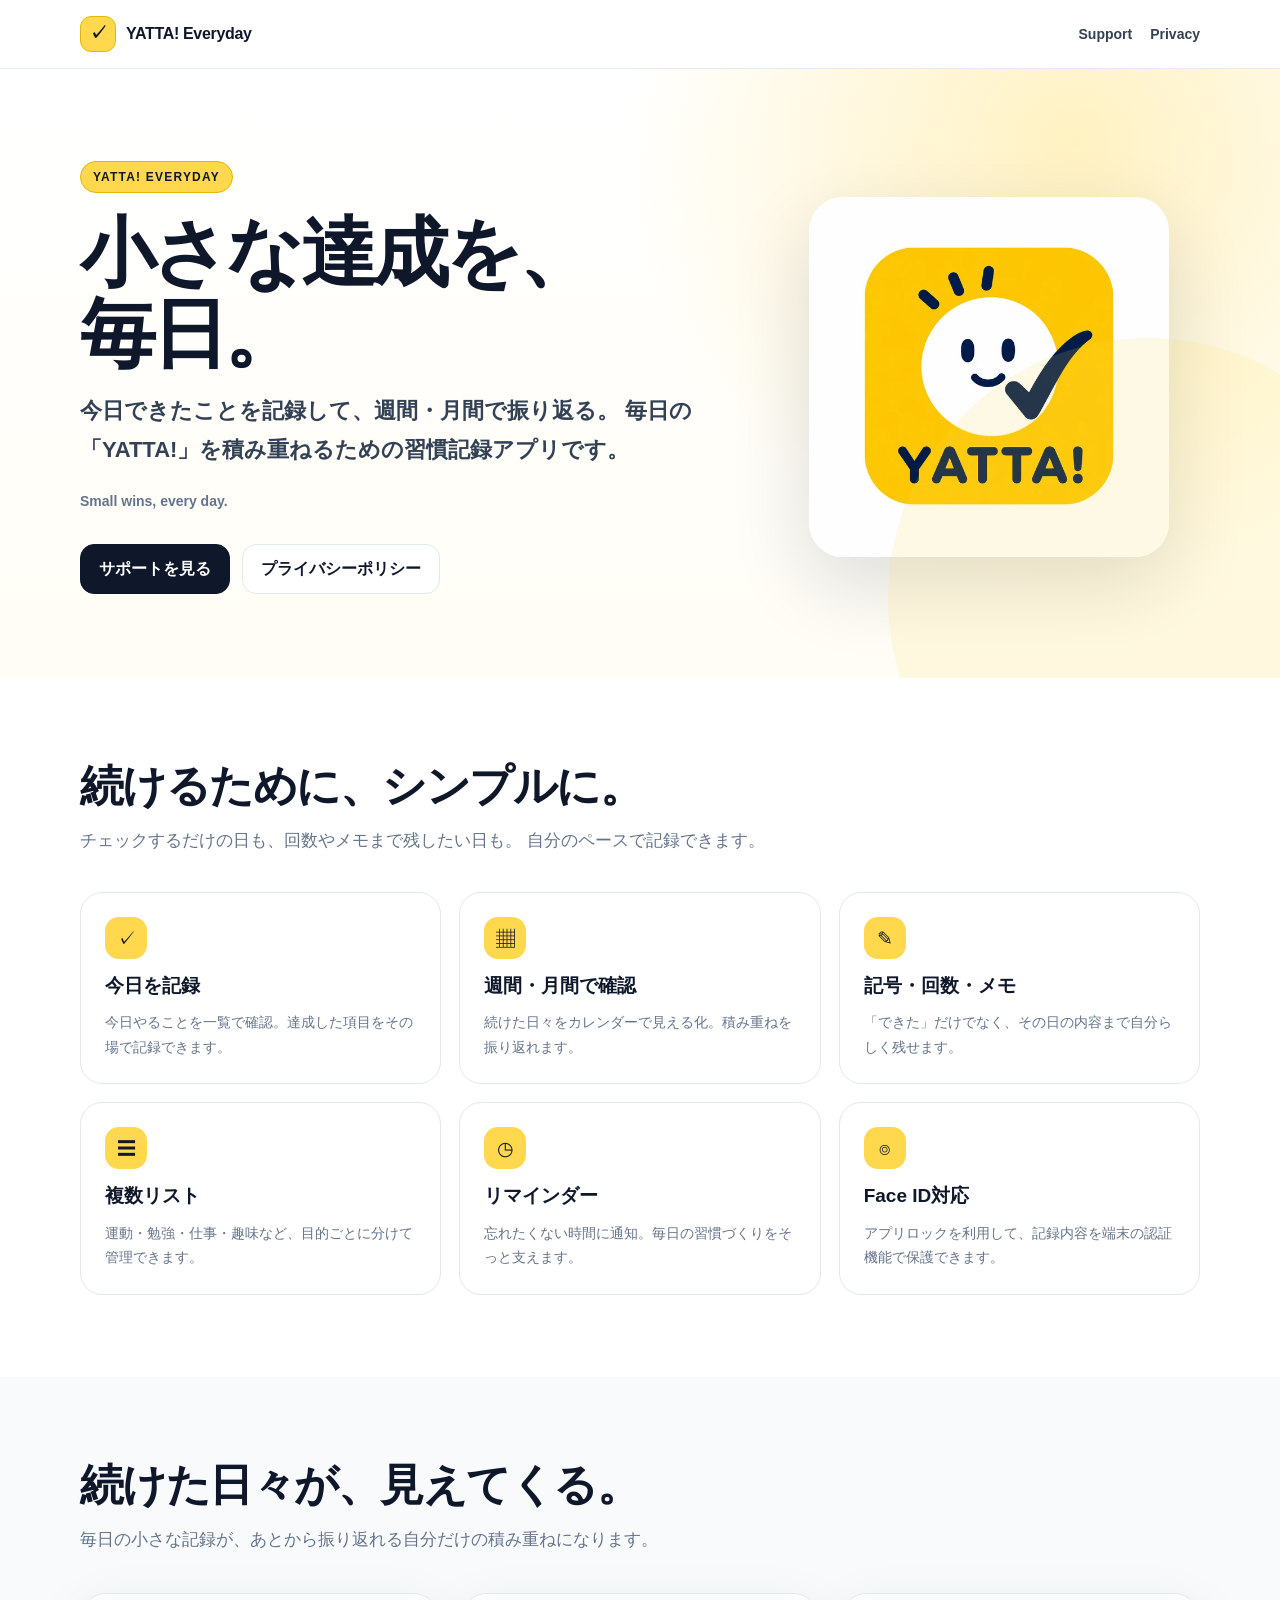
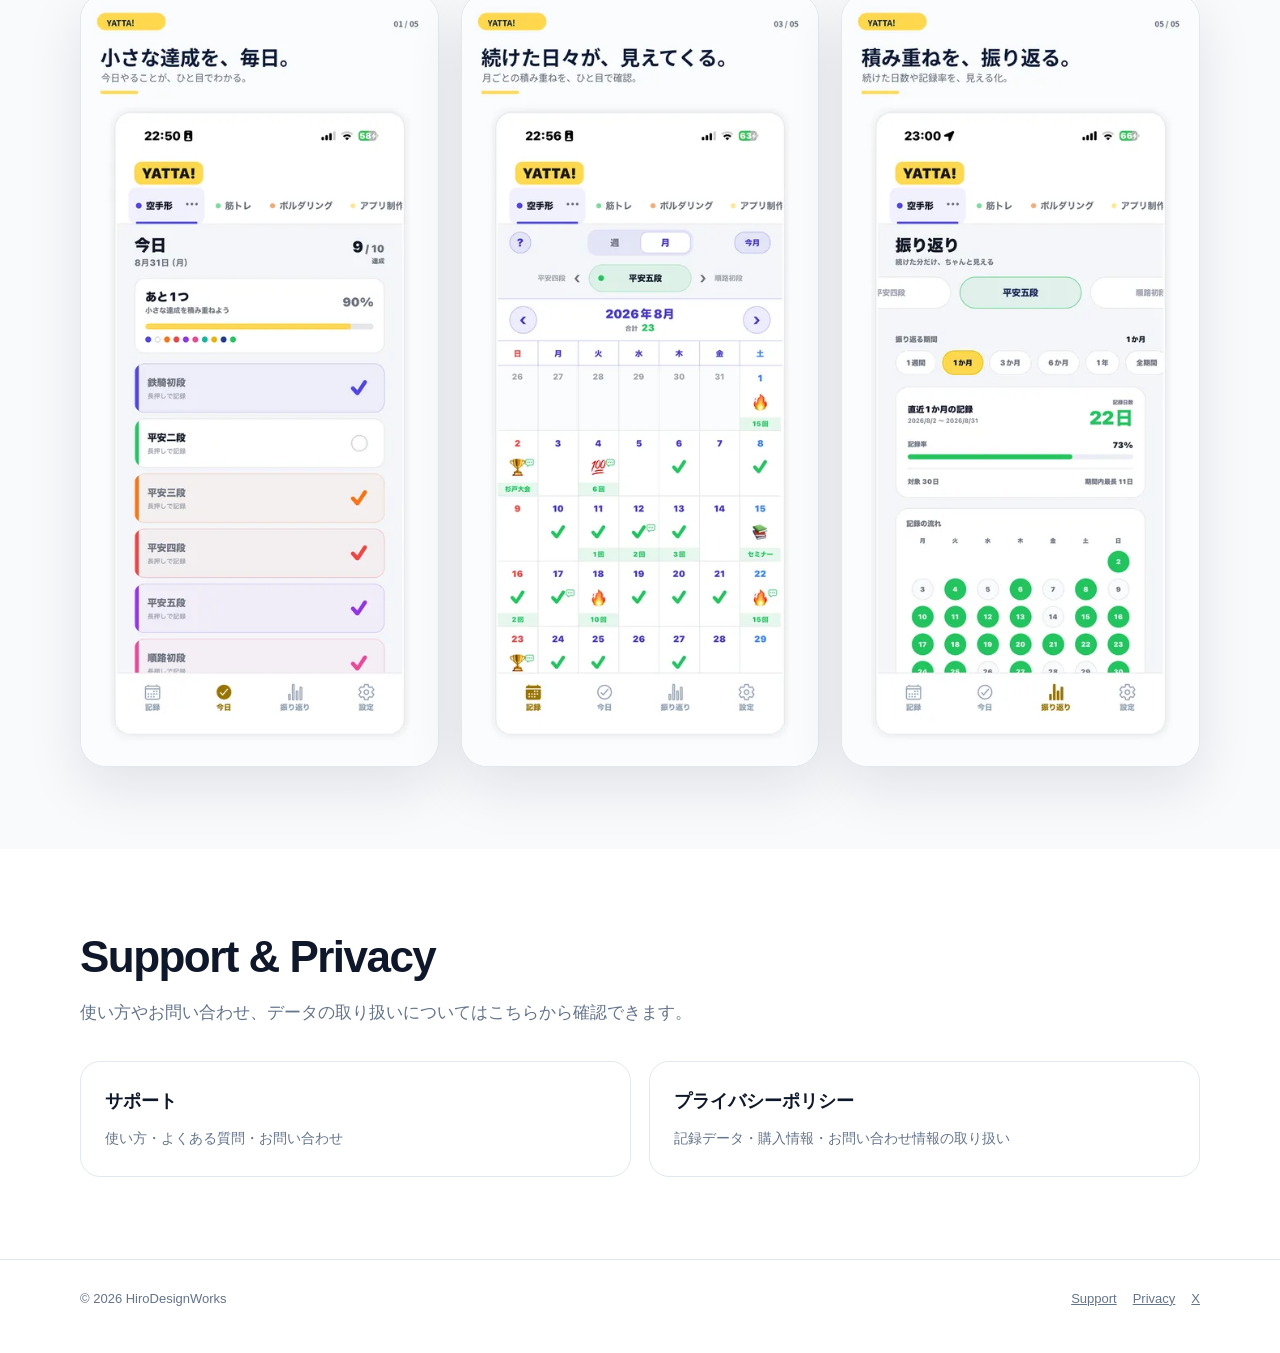
==== index.html @ d9cc68a8 "Add YATTA! Everyday website" ====
<!doctype html>
<html lang="ja">
<head>
  <meta charset="utf-8">
  <meta name="viewport" content="width=device-width, initial-scale=1">
  <meta name="description" content="YATTA! Everydayは、毎日の小さな達成を記録し、続けるためのシンプルな習慣記録アプリです。">
  <meta name="theme-color" content="#FFD84D">
  <title>YATTA! Everyday｜小さな達成を、毎日。</title>
  <link rel="stylesheet" href="./assets/css/style.css">
</head>
<body>
  <header class="site-header">
    <div class="header-inner">
      <a class="brand" href="./" aria-label="YATTA! Everyday トップ">
        <span class="brand-mark">✓</span>
        <span>YATTA! Everyday</span>
      </a>

      <nav class="nav" aria-label="メインナビゲーション">
        <a href="./support/">Support</a>
        <a href="./privacy/">Privacy</a>
      </nav>
    </div>
  </header>

  <main>
    <section class="hero">
      <div class="hero-inner">
        <div>
          <span class="eyebrow">YATTA! EVERYDAY</span>
          <h1>小さな達成を、<br>毎日。</h1>
          <p class="lead">
            今日できたことを記録して、週間・月間で振り返る。
            毎日の「YATTA!」を積み重ねるための習慣記録アプリです。
          </p>
          <p class="tagline">Small wins, every day.</p>

          <div class="actions">
            <a class="button primary" href="./support/">サポートを見る</a>
            <a class="button" href="./privacy/">プライバシーポリシー</a>
          </div>
        </div>

        <div>
          <img class="hero-logo"
               src="./assets/images/yatta-logo.webp"
               alt="YATTA! Everyday ロゴ">
        </div>
      </div>
    </section>

    <section class="section">
      <div class="container">
        <h2 class="section-title">続けるために、シンプルに。</h2>
        <p class="section-lead">
          チェックするだけの日も、回数やメモまで残したい日も。
          自分のペースで記録できます。
        </p>

        <div class="feature-grid">
          <article class="card">
            <div class="card-icon">✓</div>
            <h3>今日を記録</h3>
            <p>今日やることを一覧で確認。達成した項目をその場で記録できます。</p>
          </article>

          <article class="card">
            <div class="card-icon">▦</div>
            <h3>週間・月間で確認</h3>
            <p>続けた日々をカレンダーで見える化。積み重ねを振り返れます。</p>
          </article>

          <article class="card">
            <div class="card-icon">✎</div>
            <h3>記号・回数・メモ</h3>
            <p>「できた」だけでなく、その日の内容まで自分らしく残せます。</p>
          </article>

          <article class="card">
            <div class="card-icon">☰</div>
            <h3>複数リスト</h3>
            <p>運動・勉強・仕事・趣味など、目的ごとに分けて管理できます。</p>
          </article>

          <article class="card">
            <div class="card-icon">◷</div>
            <h3>リマインダー</h3>
            <p>忘れたくない時間に通知。毎日の習慣づくりをそっと支えます。</p>
          </article>

          <article class="card">
            <div class="card-icon">⌾</div>
            <h3>Face ID対応</h3>
            <p>アプリロックを利用して、記録内容を端末の認証機能で保護できます。</p>
          </article>
        </div>
      </div>
    </section>

    <section class="section soft">
      <div class="container">
        <h2 class="section-title">続けた日々が、見えてくる。</h2>
        <p class="section-lead">
          毎日の小さな記録が、あとから振り返れる自分だけの積み重ねになります。
        </p>

        <div class="screenshot-grid">
          <div class="shot">
            <img src="./assets/images/preview-today.webp" alt="YATTA! Everyday 今日画面">
          </div>
          <div class="shot">
            <img src="./assets/images/preview-monthly.webp" alt="YATTA! Everyday 月間画面">
          </div>
          <div class="shot">
            <img src="./assets/images/preview-review.webp" alt="YATTA! Everyday 振り返り画面">
          </div>
        </div>
      </div>
    </section>

    <section class="section">
      <div class="container">
        <h2 class="section-title">Support & Privacy</h2>
        <p class="section-lead">
          使い方やお問い合わせ、データの取り扱いについてはこちらから確認できます。
        </p>

        <div class="links-panel">
          <a class="link-card" href="./support/">
            <strong>サポート</strong>
            <span>使い方・よくある質問・お問い合わせ</span>
          </a>

          <a class="link-card" href="./privacy/">
            <strong>プライバシーポリシー</strong>
            <span>記録データ・購入情報・お問い合わせ情報の取り扱い</span>
          </a>
        </div>
      </div>
    </section>
  </main>

  <footer class="site-footer">
    <div class="footer-inner">
      <div>© 2026 HiroDesignWorks</div>
      <div class="footer-links">
        <a href="./support/">Support</a>
        <a href="./privacy/">Privacy</a>
        <a href="https://x.com/_hirom_" rel="noopener noreferrer">X</a>
      </div>
    </div>
  </footer>
</body>
</html>
---- assets/css/style.css ----
:root {
  --yatta-yellow: #ffd84d;
  --yatta-yellow-deep: #e2b900;
  --ink: #0f172a;
  --text: #334155;
  --muted: #64748b;
  --line: #e2e8f0;
  --surface: #ffffff;
  --surface-soft: #f8fafc;
  --max: 1120px;
}

* {
  box-sizing: border-box;
}

html {
  scroll-behavior: smooth;
}

body {
  margin: 0;
  font-family:
    -apple-system,
    BlinkMacSystemFont,
    "Segoe UI",
    "Hiragino Kaku Gothic ProN",
    "Hiragino Sans",
    "Yu Gothic",
    Meiryo,
    sans-serif;
  color: var(--ink);
  background: var(--surface);
  line-height: 1.75;
  -webkit-font-smoothing: antialiased;
}

a {
  color: inherit;
}

img {
  max-width: 100%;
  display: block;
}

.site-header {
  position: sticky;
  top: 0;
  z-index: 20;
  border-bottom: 1px solid rgba(226, 232, 240, 0.9);
  background: rgba(255, 255, 255, 0.92);
  backdrop-filter: blur(14px);
}

.header-inner,
.container {
  width: min(calc(100% - 36px), var(--max));
  margin: 0 auto;
}

.header-inner {
  min-height: 68px;
  display: flex;
  align-items: center;
  justify-content: space-between;
  gap: 24px;
}

.brand {
  display: inline-flex;
  align-items: center;
  gap: 10px;
  text-decoration: none;
  font-weight: 900;
  letter-spacing: -0.02em;
}

.brand-mark {
  width: 36px;
  height: 36px;
  border-radius: 11px;
  display: grid;
  place-items: center;
  background: var(--yatta-yellow);
  border: 1px solid var(--yatta-yellow-deep);
  font-size: 18px;
}

.nav {
  display: flex;
  align-items: center;
  gap: 18px;
  font-size: 14px;
  font-weight: 700;
}

.nav a {
  text-decoration: none;
  color: var(--text);
}

.nav a:hover {
  color: var(--ink);
}

.hero {
  position: relative;
  overflow: hidden;
  background:
    radial-gradient(circle at 84% 12%, rgba(255, 216, 77, 0.34), transparent 28rem),
    linear-gradient(180deg, #fff 0%, #fffdf5 100%);
}

.hero::after {
  content: "";
  position: absolute;
  inset: auto -10% -180px auto;
  width: 520px;
  height: 520px;
  border-radius: 50%;
  background: rgba(255, 216, 77, 0.14);
  pointer-events: none;
}

.hero-inner {
  width: min(calc(100% - 36px), var(--max));
  margin: 0 auto;
  padding: 92px 0 84px;
  display: grid;
  grid-template-columns: minmax(0, 1.05fr) minmax(280px, 0.7fr);
  align-items: center;
  gap: 64px;
}

.eyebrow {
  display: inline-flex;
  align-items: center;
  min-height: 32px;
  padding: 4px 12px;
  border-radius: 999px;
  background: var(--yatta-yellow);
  border: 1px solid var(--yatta-yellow-deep);
  font-size: 12px;
  font-weight: 900;
  letter-spacing: 0.1em;
}

.hero h1 {
  margin: 20px 0 18px;
  font-size: clamp(42px, 7vw, 76px);
  line-height: 1.06;
  letter-spacing: -0.05em;
}

.hero .lead {
  max-width: 690px;
  margin: 0;
  color: var(--text);
  font-size: clamp(17px, 2.3vw, 22px);
  font-weight: 600;
}

.tagline {
  margin-top: 20px;
  color: var(--muted);
  font-size: 14px;
  font-weight: 800;
}

.hero-logo {
  width: min(100%, 360px);
  margin: 0 auto;
  border-radius: 34px;
  box-shadow: 0 28px 80px rgba(15, 23, 42, 0.14);
}

.actions {
  display: flex;
  flex-wrap: wrap;
  gap: 12px;
  margin-top: 30px;
}

.button {
  display: inline-flex;
  align-items: center;
  justify-content: center;
  min-height: 48px;
  padding: 10px 18px;
  border-radius: 14px;
  text-decoration: none;
  font-weight: 900;
  border: 1px solid var(--line);
  background: var(--surface);
}

.button.primary {
  background: var(--ink);
  color: #fff;
  border-color: var(--ink);
}

.section {
  padding: 82px 0;
}

.section.soft {
  background: var(--surface-soft);
}

.section-title {
  margin: 0 0 14px;
  font-size: clamp(30px, 4vw, 44px);
  line-height: 1.2;
  letter-spacing: -0.035em;
}

.section-lead {
  margin: 0;
  max-width: 740px;
  color: var(--muted);
  font-size: 17px;
}

.feature-grid {
  display: grid;
  grid-template-columns: repeat(3, 1fr);
  gap: 18px;
  margin-top: 36px;
}

.card {
  border: 1px solid var(--line);
  border-radius: 22px;
  background: var(--surface);
  padding: 24px;
}

.card h3 {
  margin: 10px 0 8px;
  font-size: 19px;
}

.card p {
  margin: 0;
  color: var(--muted);
  font-size: 14px;
}

.card-icon {
  width: 42px;
  height: 42px;
  border-radius: 14px;
  display: grid;
  place-items: center;
  background: var(--yatta-yellow);
  font-size: 19px;
}

.screenshot-grid {
  display: grid;
  grid-template-columns: repeat(3, 1fr);
  align-items: start;
  gap: 22px;
  margin-top: 38px;
}

.shot {
  overflow: hidden;
  border-radius: 26px;
  border: 1px solid var(--line);
  background: #fff;
  box-shadow: 0 20px 56px rgba(15, 23, 42, 0.1);
}

.links-panel {
  display: grid;
  grid-template-columns: repeat(2, 1fr);
  gap: 18px;
  margin-top: 34px;
}

.link-card {
  display: block;
  border: 1px solid var(--line);
  border-radius: 20px;
  padding: 24px;
  text-decoration: none;
  background: #fff;
}

.link-card:hover {
  border-color: #cbd5e1;
  transform: translateY(-1px);
}

.link-card strong {
  display: block;
  margin-bottom: 6px;
  font-size: 18px;
}

.link-card span {
  color: var(--muted);
  font-size: 14px;
}

.page-hero {
  padding: 72px 0 52px;
  background: linear-gradient(180deg, #fffdf5 0%, #fff 100%);
  border-bottom: 1px solid var(--line);
}

.page-hero h1 {
  margin: 10px 0 10px;
  font-size: clamp(36px, 6vw, 58px);
  line-height: 1.1;
  letter-spacing: -0.04em;
}

.page-hero p {
  max-width: 760px;
  margin: 0;
  color: var(--muted);
}

.content {
  width: min(calc(100% - 36px), 880px);
  margin: 0 auto;
  padding: 56px 0 88px;
}

.content h2 {
  margin: 46px 0 14px;
  font-size: 26px;
  letter-spacing: -0.02em;
}

.content h2:first-child {
  margin-top: 0;
}

.content h3 {
  margin: 28px 0 10px;
  font-size: 18px;
}

.content p,
.content li {
  color: var(--text);
}

.content ul {
  padding-left: 1.4em;
}

.notice {
  margin: 24px 0;
  padding: 18px 20px;
  border-radius: 16px;
  border: 1px solid #f0cf45;
  background: #fff9dc;
}

.contact-box {
  margin-top: 24px;
  padding: 24px;
  border-radius: 20px;
  border: 1px solid var(--line);
  background: var(--surface-soft);
}

.contact-box a {
  font-weight: 900;
}

.faq {
  border-top: 1px solid var(--line);
}

.faq-item {
  padding: 22px 0;
  border-bottom: 1px solid var(--line);
}

.faq-item h3 {
  margin: 0 0 8px;
}

.faq-item p {
  margin: 0;
}

.site-footer {
  border-top: 1px solid var(--line);
  padding: 28px 0 42px;
  color: var(--muted);
  font-size: 13px;
}

.footer-inner {
  width: min(calc(100% - 36px), var(--max));
  margin: 0 auto;
  display: flex;
  justify-content: space-between;
  gap: 18px;
  flex-wrap: wrap;
}

.footer-links {
  display: flex;
  gap: 16px;
  flex-wrap: wrap;
}

.footer-links a {
  color: var(--muted);
}

@media (max-width: 820px) {
  .hero-inner {
    grid-template-columns: 1fr;
    padding: 68px 0 64px;
    gap: 44px;
  }

  .hero-logo {
    width: min(76vw, 320px);
  }

  .feature-grid,
  .screenshot-grid {
    grid-template-columns: 1fr;
  }

  .screenshot-grid {
    width: min(100%, 420px);
  }

  .links-panel {
    grid-template-columns: 1fr;
  }
}

@media (max-width: 620px) {
  .header-inner {
    min-height: 62px;
  }

  .nav {
    gap: 12px;
    font-size: 12px;
  }

  .hero h1 {
    font-size: 44px;
  }

  .section {
    padding: 64px 0;
  }
}
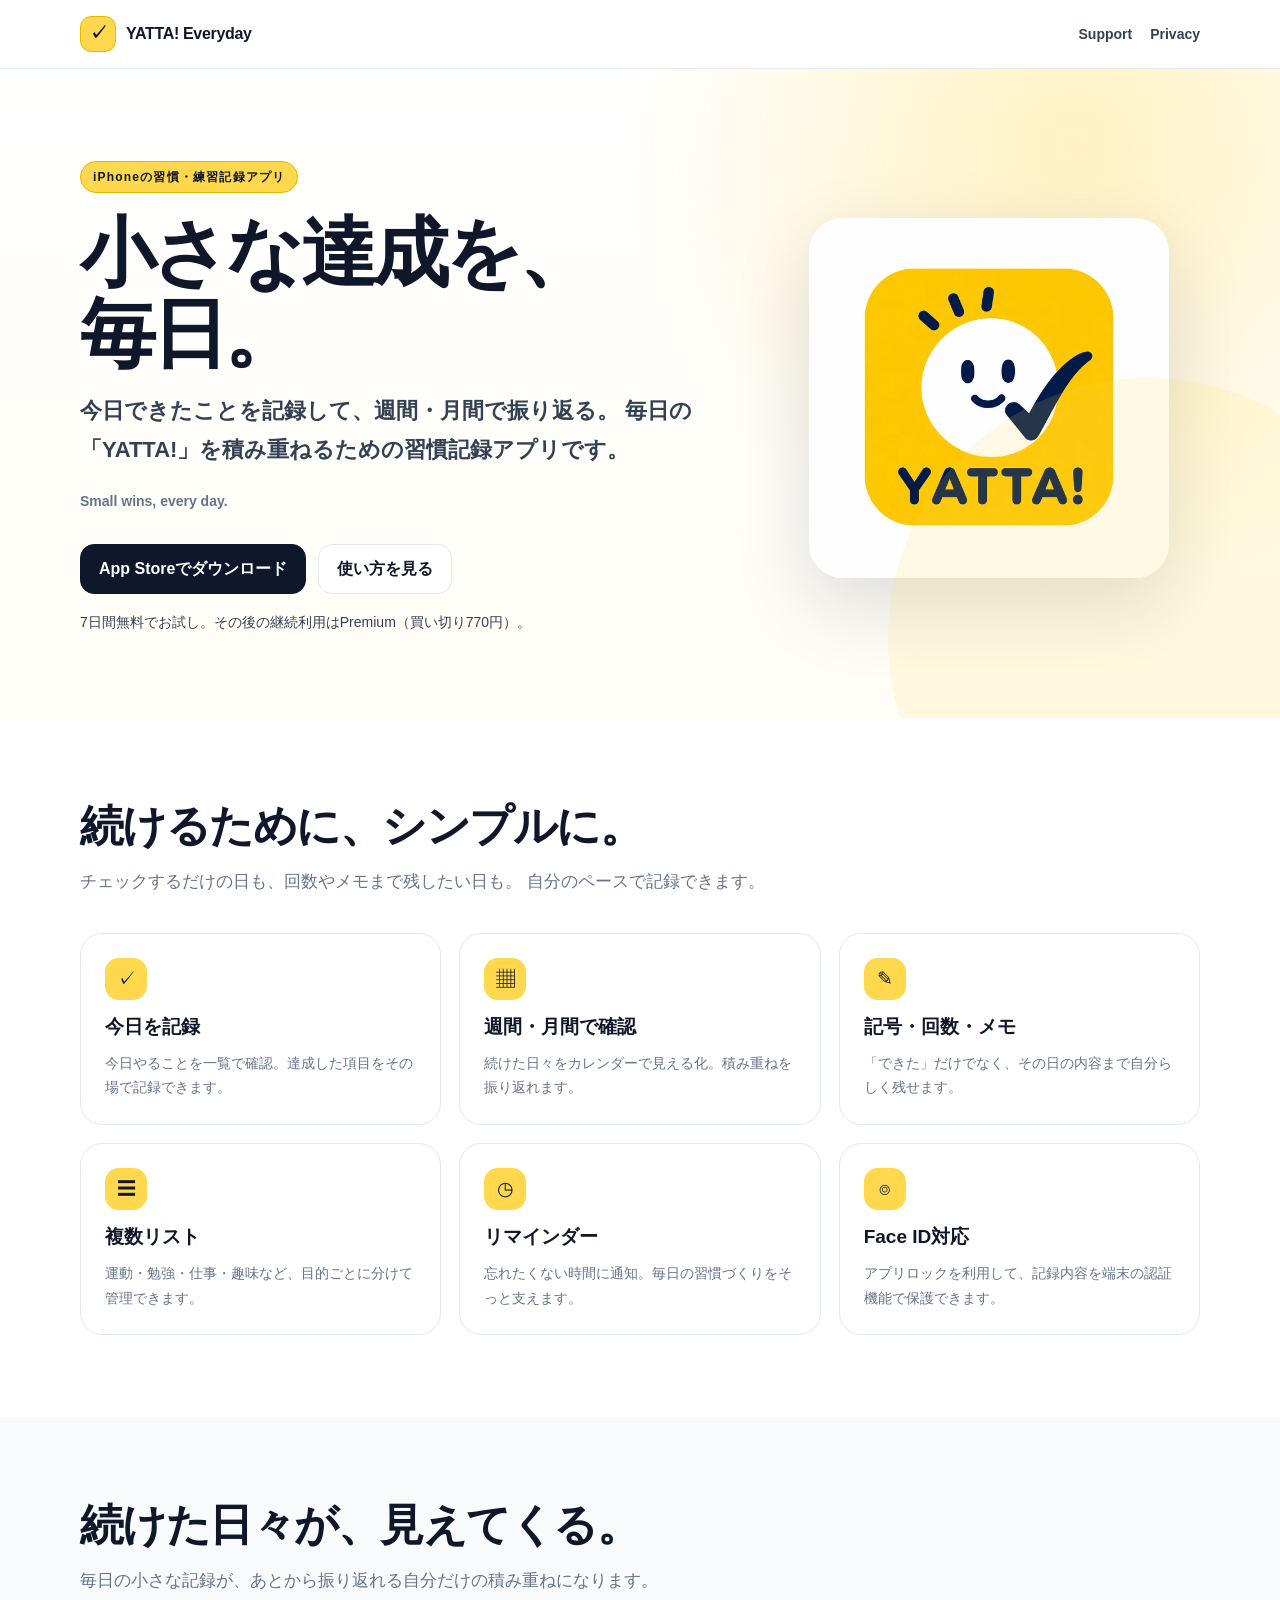
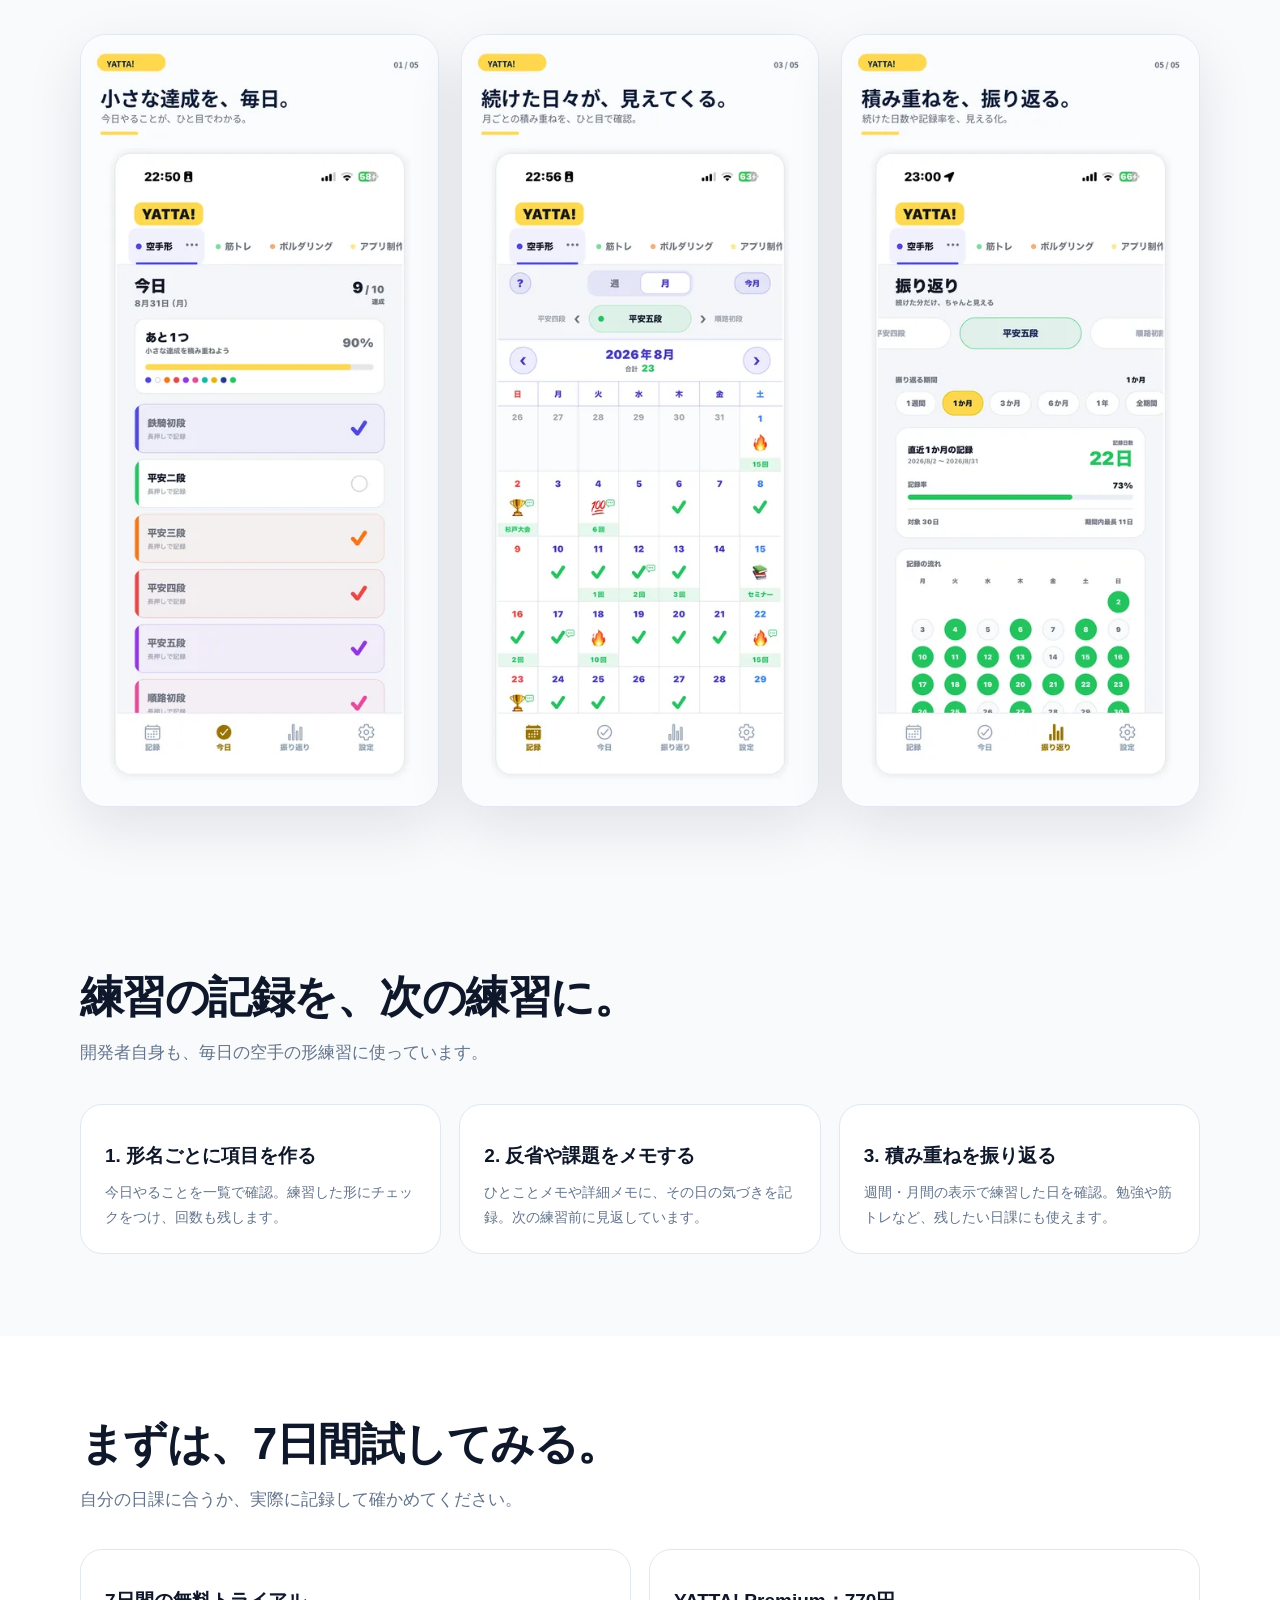
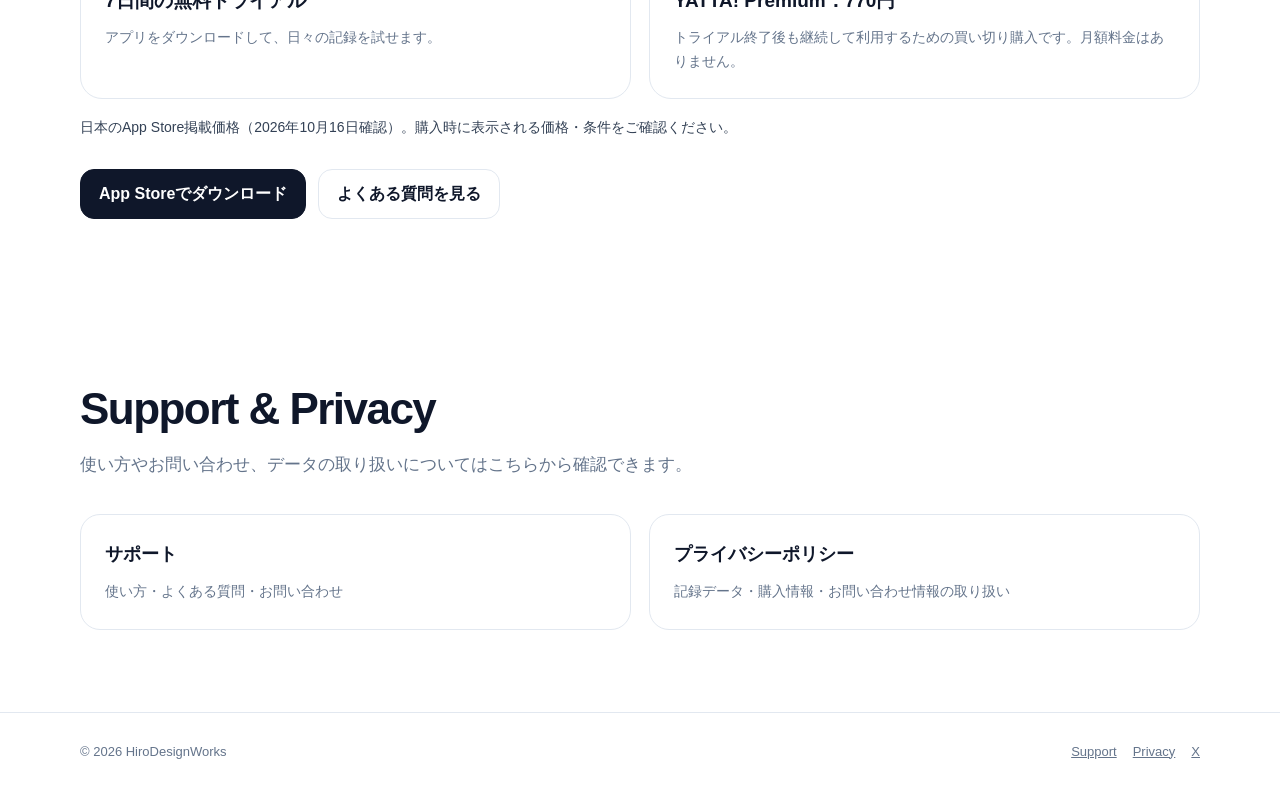
==== commit eaab85e7: "Add files via upload ダウンロード導線・料金説明・SEO設定を更新" ====
--- a/index.html
+++ b/index.html
@@ -3,10 +3,21 @@
 <head>
   <meta charset="utf-8">
   <meta name="viewport" content="width=device-width, initial-scale=1">
-  <meta name="description" content="YATTA! Everydayは、毎日の小さな達成を記録し、続けるためのシンプルな習慣記録アプリです。">
+  <meta name="description" content="空手の練習、勉強、筋トレなどの日課をチェック・回数・メモで記録。週間・月間で振り返れるiPhoneアプリ。7日間無料でお試し、その後は買い切りPremium。">
   <meta name="theme-color" content="#FFD84D">
-  <title>YATTA! Everyday｜小さな達成を、毎日。</title>
+  <title>YATTA! Everyday｜習慣・練習を記録するiPhoneアプリ</title>
   <link rel="stylesheet" href="./assets/css/style.css">
+  <link rel="canonical" href="https://hiro0527.github.io/yatta-everyday-site/">
+  <meta property="og:type" content="website">
+  <meta property="og:locale" content="ja_JP">
+  <meta property="og:site_name" content="YATTA! Everyday">
+  <meta property="og:title" content="YATTA! Everyday｜習慣・練習を記録するiPhoneアプリ">
+  <meta property="og:description" content="空手の練習、勉強、筋トレなどの日課をチェック・回数・メモで記録。週間・月間で振り返れるiPhoneアプリ。7日間無料でお試し、その後は買い切りPremium。">
+  <meta property="og:url" content="https://hiro0527.github.io/yatta-everyday-site/">
+  <meta property="og:image" content="https://hiro0527.github.io/yatta-everyday-site/assets/images/yatta-social.png">
+  <meta property="og:image:alt" content="YATTA! Everyday ロゴ">
+  <meta name="twitter:card" content="summary">
+  <meta name="twitter:site" content="@_hirom_">
 </head>
 <body>
   <header class="site-header">
@@ -27,7 +38,7 @@
     <section class="hero">
       <div class="hero-inner">
         <div>
-          <span class="eyebrow">YATTA! EVERYDAY</span>
+          <span class="eyebrow">iPhoneの習慣・練習記録アプリ</span>
           <h1>小さな達成を、<br>毎日。</h1>
           <p class="lead">
             今日できたことを記録して、週間・月間で振り返る。
@@ -36,15 +47,16 @@
           <p class="tagline">Small wins, every day.</p>
 
           <div class="actions">
-            <a class="button primary" href="./support/">サポートを見る</a>
-            <a class="button" href="./privacy/">プライバシーポリシー</a>
+            <a class="button primary" href="https://apps.apple.com/jp/app/yatta-everyday/id6806532314">App Storeでダウンロード</a>
+            <a class="button" href="#screenshots">使い方を見る</a>
           </div>
+          <p class="download-note">7日間無料でお試し。その後の継続利用はPremium（買い切り770円）。</p>
         </div>
 
         <div>
           <img class="hero-logo"
                src="./assets/images/yatta-logo.webp"
-               alt="YATTA! Everyday ロゴ">
+               alt="YATTA! Everyday ロゴ" width="640" height="640">
         </div>
       </div>
     </section>
@@ -97,7 +109,7 @@
       </div>
     </section>
 
-    <section class="section soft">
+    <section class="section soft" id="screenshots">
       <div class="container">
         <h2 class="section-title">続けた日々が、見えてくる。</h2>
         <p class="section-lead">
@@ -106,15 +118,40 @@
 
         <div class="screenshot-grid">
           <div class="shot">
-            <img src="./assets/images/preview-today.webp" alt="YATTA! Everyday 今日画面">
+            <img src="./assets/images/preview-today.webp" alt="YATTA! Everyday 今日画面" width="440" height="952" loading="lazy" decoding="async">
           </div>
           <div class="shot">
-            <img src="./assets/images/preview-monthly.webp" alt="YATTA! Everyday 月間画面">
+            <img src="./assets/images/preview-monthly.webp" alt="YATTA! Everyday 月間画面" width="440" height="952" loading="lazy" decoding="async">
           </div>
           <div class="shot">
-            <img src="./assets/images/preview-review.webp" alt="YATTA! Everyday 振り返り画面">
+            <img src="./assets/images/preview-review.webp" alt="YATTA! Everyday 振り返り画面" width="440" height="952" loading="lazy" decoding="async">
           </div>
         </div>
+      </div>
+    </section>
+
+    <section class="section soft" aria-labelledby="usecase-title">
+      <div class="container">
+        <h2 class="section-title" id="usecase-title">練習の記録を、次の練習に。</h2>
+        <p class="section-lead">開発者自身も、毎日の空手の形練習に使っています。</p>
+        <div class="feature-grid">
+          <article class="card"><h3>1. 形名ごとに項目を作る</h3><p>今日やることを一覧で確認。練習した形にチェックをつけ、回数も残します。</p></article>
+          <article class="card"><h3>2. 反省や課題をメモする</h3><p>ひとことメモや詳細メモに、その日の気づきを記録。次の練習前に見返しています。</p></article>
+          <article class="card"><h3>3. 積み重ねを振り返る</h3><p>週間・月間の表示で練習した日を確認。勉強や筋トレなど、残したい日課にも使えます。</p></article>
+        </div>
+      </div>
+    </section>
+
+    <section class="section" id="pricing" aria-labelledby="pricing-title">
+      <div class="container">
+        <h2 class="section-title" id="pricing-title">まずは、7日間試してみる。</h2>
+        <p class="section-lead">自分の日課に合うか、実際に記録して確かめてください。</p>
+        <div class="links-panel">
+          <article class="card"><h3>7日間の無料トライアル</h3><p>アプリをダウンロードして、日々の記録を試せます。</p></article>
+          <article class="card"><h3>YATTA! Premium：770円</h3><p>トライアル終了後も継続して利用するための買い切り購入です。月額料金はありません。</p></article>
+        </div>
+        <p class="download-note">日本のApp Store掲載価格（2026年10月16日確認）。購入時に表示される価格・条件をご確認ください。</p>
+        <div class="actions"><a class="button primary" href="https://apps.apple.com/jp/app/yatta-everyday/id6806532314">App Storeでダウンロード</a><a class="button" href="./support/">よくある質問を見る</a></div>
       </div>
     </section>
 
--- a/assets/css/style.css
+++ b/assets/css/style.css
@@ -461,3 +461,15 @@
     padding: 64px 0;
   }
 }
+
+/* P03: download guidance and small-screen accessibility */
+img { height: auto; }
+.download-note { color: var(--text); font-size: 14px; margin: 16px 0 0; }
+section[id] { scroll-margin-top: 100px; }
+a:focus-visible { outline: 3px solid #5145cd; outline-offset: 5px; }
+@media (max-width: 620px) {
+  .header-inner { flex-wrap: wrap; gap: 8px 18px; padding: 12px 0; }
+  .brand-mark { flex-shrink: 0; }
+  .actions .button { width: 100%; text-align: center; }
+}
+@media (prefers-reduced-motion: reduce) { html { scroll-behavior: auto; } }
